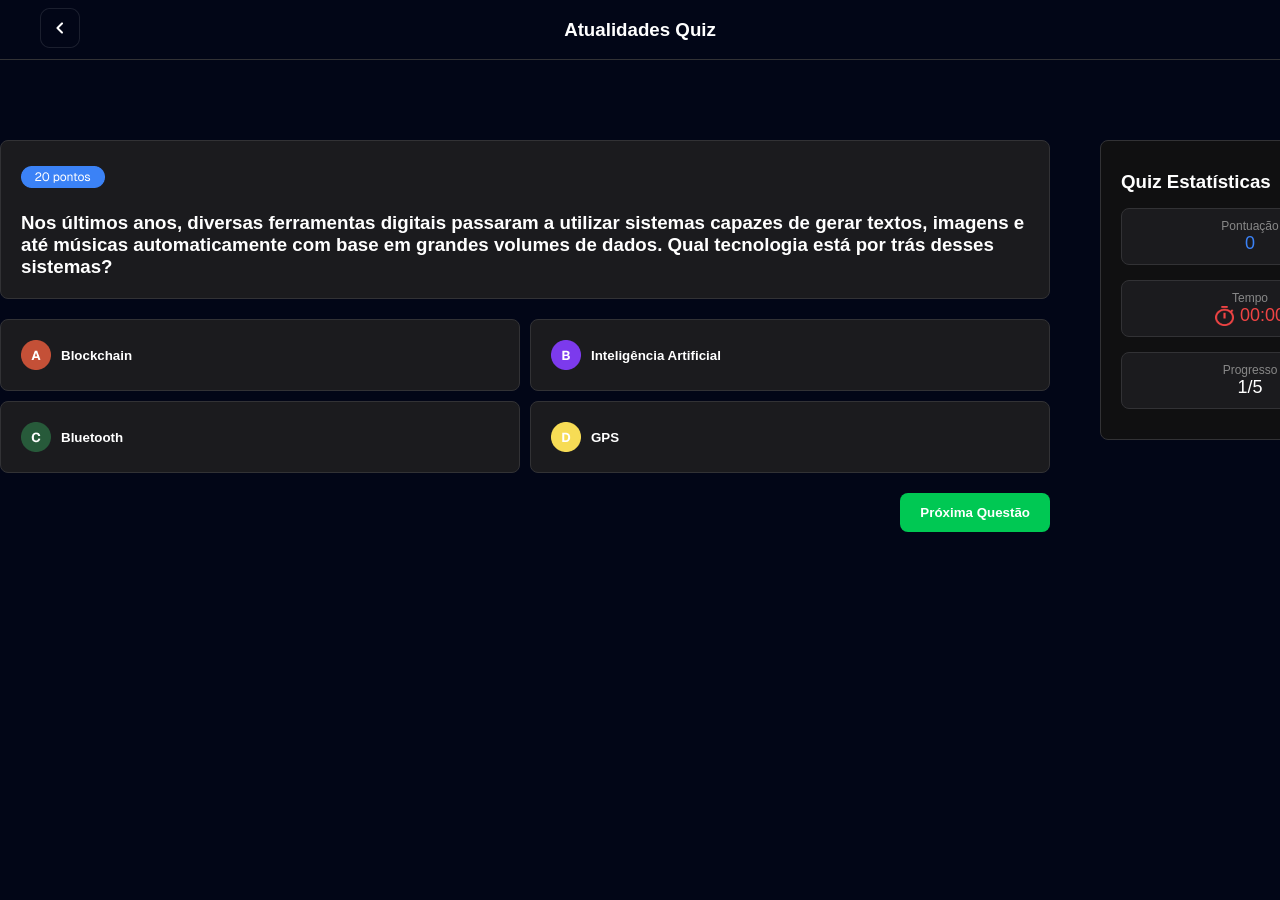
==== telas/quizAtualidades.html @ 731753d2 "Atualização do projeto, função passar pergunta, função verificar correta, telas de categorias" ====
<!DOCTYPE html>
<html lang="en">
  <head>
    <meta charset="UTF-8" />
    <title>Quiz Layout</title>
    <link rel="stylesheet" href="../styles/styleTelaPerguntas.css" />
  </head>
  <body>
    <header class="titulo">
      <a href="../telas/index.html" class="voltar">
        <img src="../imgs/imgV.png" alt="" />
      </a>
      <h3>Atualidades Quiz</h3>
    </header>

    <div class="container">
      <!--QUESTÃO 01-->
      <div class="quiz-box ativo">
        <div class="pergunta">
          <img id="pontuacao" src="../imgs/imgP.png" alt="" />
          <h3>
            Nos últimos anos, diversas ferramentas digitais passaram a utilizar
            sistemas capazes de gerar textos, imagens e até músicas
            automaticamente com base em grandes volumes de dados. Qual
            tecnologia está por trás desses sistemas?
          </h3>
        </div>

        <div class="opcoes">
          <button class="a">
            <img src="../imgs/imgA.png" alt="" />
            Blockchain
          </button>

          <button class="b" data-correta="true">
            <img src="../imgs/imgB.png" alt="" />
            Inteligência Artificial
          </button>

          <button class="c">
            <img src="../imgs/imgC.png" alt="" />
            Bluetooth
          </button>

          <button class="d">
            <img src="../imgs/imgD.png" alt="" />
            GPS
          </button>
        </div>

        <button class="proxima">Próxima Questão</button>
      </div>

      <!--QUESTÃO 02-->
      <div class="quiz-box inativo">
        <div class="pergunta">
          <img id="pontuacao" src="../imgs/imgP.png" alt="" />
          <h3>
            Entre as redes sociais mais populares da atualidade, existe uma
            plataforma conhecida principalmente pela publicação de vídeos curtos
            e virais. Qual é essa rede social?
          </h3>
        </div>

        <div class="opcoes">
          <button class="a" data-correta="true">
            <img src="../imgs/imgA.png" alt="" />
            TikTok
          </button>

          <button class="b">
            <img src="../imgs/imgB.png" alt="" />
            LinkedIn
          </button>

          <button class="c">
            <img src="../imgs/imgC.png" alt="" />
            WhatsApp
          </button>

          <button class="d">
            <img src="../imgs/imgD.png" alt="" />
            Telegram
          </button>
        </div>

        <button class="proxima">Próxima Questão</button>
      </div>

      <!--QUESTÃO 03-->
      <div class="quiz-box inativo">
        <div class="pergunta">
          <img id="pontuacao" src="../imgs/imgP.png" alt="" />
          <h3>
            O debate sobre questões ambientais tem ganhado cada vez mais
            destaque no mundo. Um dos temas mais discutidos envolve o aumento da
            temperatura média do planeta causado por atividades humanas. Como
            esse fenômeno é conhecido?
          </h3>
        </div>

        <div class="opcoes">
          <button class="a" data-correta="true">
            <img src="../imgs/imgA.png" alt="" />
            Aquecimento global
          </button>

          <button class="b">
            <img src="../imgs/imgB.png" alt="" />
            Era do gelo
          </button>

          <button class="c">
            <img src="../imgs/imgC.png" alt="" />
            Extinção dos dinossauros
          </button>

          <button class="d">
            <img src="../imgs/imgD.png" alt="" />
            Formação da Lua
          </button>
        </div>

        <button class="proxima">Próxima Questão</button>
      </div>

      <!--QUESTÃO 04-->
      <div class="quiz-box inativo">
        <div class="pergunta">
          <img id="pontuacao" src="../imgs/imgP.png" alt="" />
          <h3>
            Diante da necessidade de reduzir impactos ambientais, muitos países
            têm investido em fontes de energia consideradas renováveis. Qual das
            alternativas abaixo representa uma dessas fontes?
          </h3>
        </div>

        <div class="opcoes">
          <button class="a">
            <img src="../imgs/imgA.png" alt="" />
            Petróleo
          </button>

          <button class="b">
            <img src="../imgs/imgB.png" alt="" />
            Carvão
          </button>

          <button class="c" data-correta="true">
            <img src="../imgs/imgC.png" alt="" />
            Energia solar
          </button>

          <button class="d">
            <img src="../imgs/imgD.png" alt="" />
            Gás natural
          </button>
        </div>

        <button class="proxima">Próxima Questão</button>
      </div>

      <!--QUESTÃO 05-->
      <div class="quiz-box inativo">
        <div class="pergunta">
          <img id="pontuacao" src="../imgs/imgP.png" alt="" />
          <h3>
            Atualmente, muitos cartões e celulares permitem realizar pagamentos
            apenas aproximando o dispositivo de uma máquina. Qual tecnologia
            possibilita esse tipo de pagamento?
          </h3>
        </div>

        <div class="opcoes">
          <button class="a" data-correta="true">
            <img src="../imgs/imgA.png" alt="" />
            NFC
          </button>

          <button class="b">
            <img src="../imgs/imgB.png" alt="" />
            VGA
          </button>

          <button class="c">
            <img src="../imgs/imgC.png" alt="" />
            USB
          </button>

          <button class="d">
            <img src="../imgs/imgD.png" alt="" />
            HDMI
          </button>
        </div>

        <button class="proxima">Próxima Questão</button>
      </div>

      <div class="estatisticas">
        <h3>Quiz Estatísticas</h3>

        <p>
          Pontuação <br />
          <span id="estPontuacao">0</span>
        </p>

        <p>
          Tempo <br />
          <span id="estTempo">
            <img src="../imgs/imgR.png" class="imgTemp" /> 00:00
          </span>
        </p>

        <p>
          Progresso <br />
          <span id="estProgresso">1/5</span>
        </p>
      </div>
    </div>
  </body>

  <script src="../js/script.js"></script>
</html>
---- styles/styleTelaPerguntas.css ----
*{
    margin:0;
    padding:0;
    box-sizing:border-box;
  }
  
  body{
    background:#020617;
    font-family:Arial, Helvetica, sans-serif;
    color: white;
  }
  
  .titulo{
    width:100%;
    height:60px;
    display:flex;
    align-items:center;
    justify-content:center;
    color:white;
    border-bottom: 1px solid #323235;
  }
  
  .container{
    width:1400px;
    margin: 80px auto;
    display:flex;
    justify-content:space-between;
  }
  
  .quiz-box{
    width:1050px;
    height:500px;
  }
  
  #pontuacao{
    margin: 5px 0 20px;
  }
  
  .estatisticas{
    width:300px;
    height:300px;
    border: 1px solid #323235;
    border-radius: 8px;
    background-color: #101011;
  }
  
  .estatisticas h3{
    margin: 30px 20px 1px;
  }
  
  .opcoes {
    display: grid;
    grid-template-columns: 1fr 1fr;
    gap: 10px;
    margin: 20px 0;
  }
  .opcoes button {
    padding: 20px;
    border: 1px solid #323235;
    border-radius: 8px;
    color: white;
    cursor: pointer;
    font-weight: bold;
    display: flex;
    align-items: center;
    gap: 10px;
    text-align: left;
  }
  .opcoes button img{
    width: 30px;
    height: 30px;
  }
  .a { background: #1B1B1E; }
  .b { background: #1B1B1E; }
  .c { background: #1B1B1E; }
  .d { background: #1B1B1E; }
  
  .pergunta {
    background: #1B1B1E;
    padding: 20px;
    border: 1px solid #323235;
    border-radius: 8px;
    color: white;
    font-weight: bold;
  }
  
  p{
    background: #1B1B1E;
    padding: 10px;
    border: 1px solid #323235;
    border-radius: 8px;
    color: #888888;
    gap: 10px;
    margin: 15px 20px;
    text-align: center;
    font-size: 12px;
  }
  
  .proxima {
    background: #00c853;
    border: none;
    padding: 12px 20px;
    border-radius: 8px;
    cursor: pointer;
    font-weight: bold;
    display: block;
    margin-left: auto;
    color: white;
  }
  
  .voltar{
    position:absolute;
    left:40px;
  }
  
  #estPontuacao{
    font-size: 18px;
    color: #3B82F6;
  }
  #estTempo{
    font-size: 18px;
    color: #EF4444;
    display: flex;
    align-items: center;
    justify-content: center;
    gap: 6px; 
  }
  .imgTemp{
    height: 20px;
    width: 19px;
  }
  #estProgresso{
    font-size: 18px;
    color: #FFFFFF;
  }
  .ativo{
    display: block;
  }
  .inativo{
    display: none;
  }
  
  .correta{
    background-color: green;
  }
  
  .errada{
    background-color: red;
  }
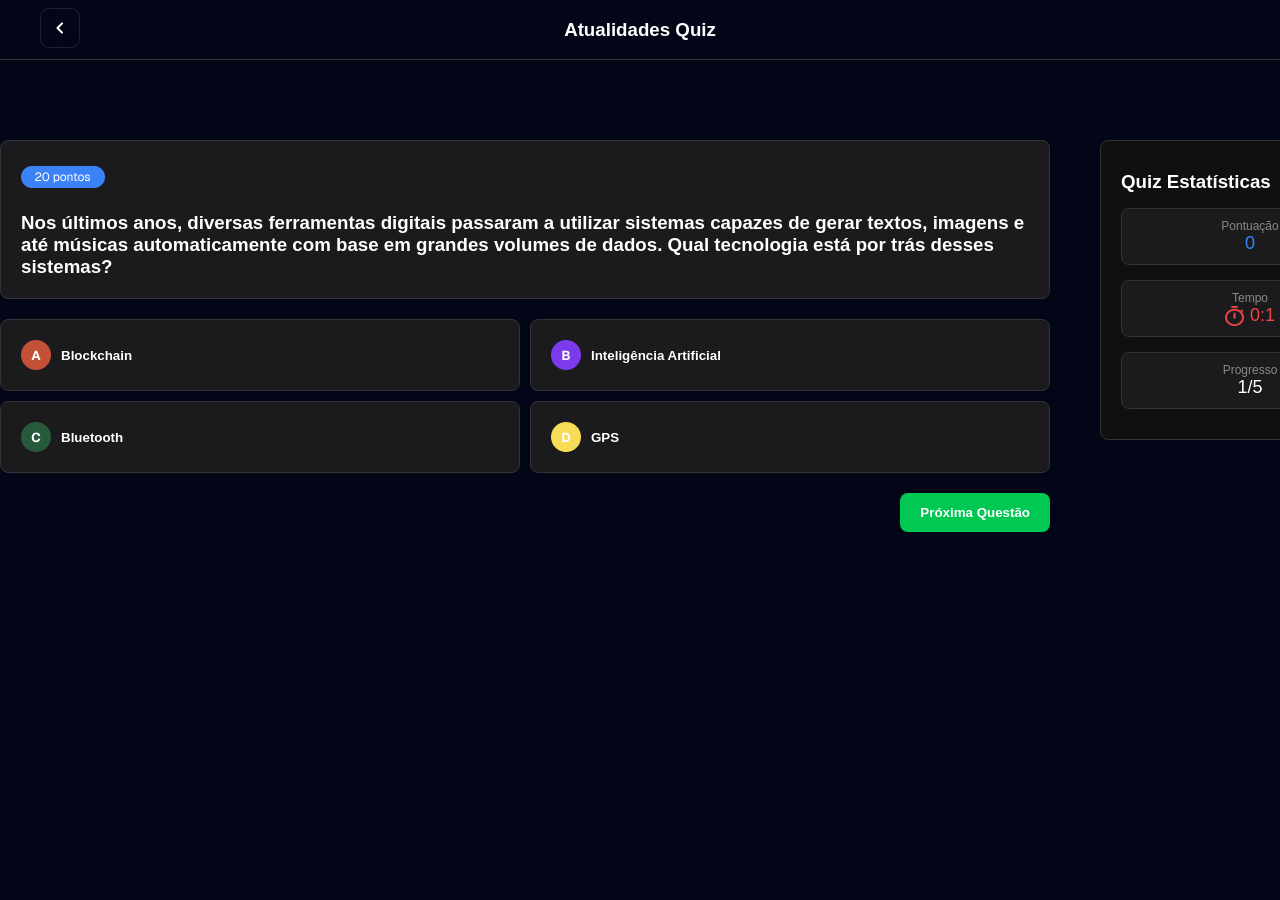
==== commit 630e05ce: "cronometro, pontuacao e questao atual." ====
--- a/telas/quizAtualidades.html
+++ b/telas/quizAtualidades.html
@@ -201,19 +201,19 @@
 
         <p>
           Pontuação <br />
-          <span id="estPontuacao">0</span>
+          <span class="estPontuacao">0</span>
         </p>
 
         <p>
           Tempo <br />
           <span id="estTempo">
-            <img src="../imgs/imgR.png" class="imgTemp" /> 00:00
+            <img src="../imgs/imgR.png" class="imgTemp" /> <span class="temporizador">0:0</span>
           </span>
         </p>
 
         <p>
           Progresso <br />
-          <span id="estProgresso">1/5</span>
+          <span id="estProgresso"><span class="valor">1</span>/5</span>
         </p>
       </div>
     </div>
--- a/styles/styleTelaPerguntas.css
+++ b/styles/styleTelaPerguntas.css
@@ -113,7 +113,7 @@
     left:40px;
   }
   
-  #estPontuacao{
+  .estPontuacao{
     font-size: 18px;
     color: #3B82F6;
   }
